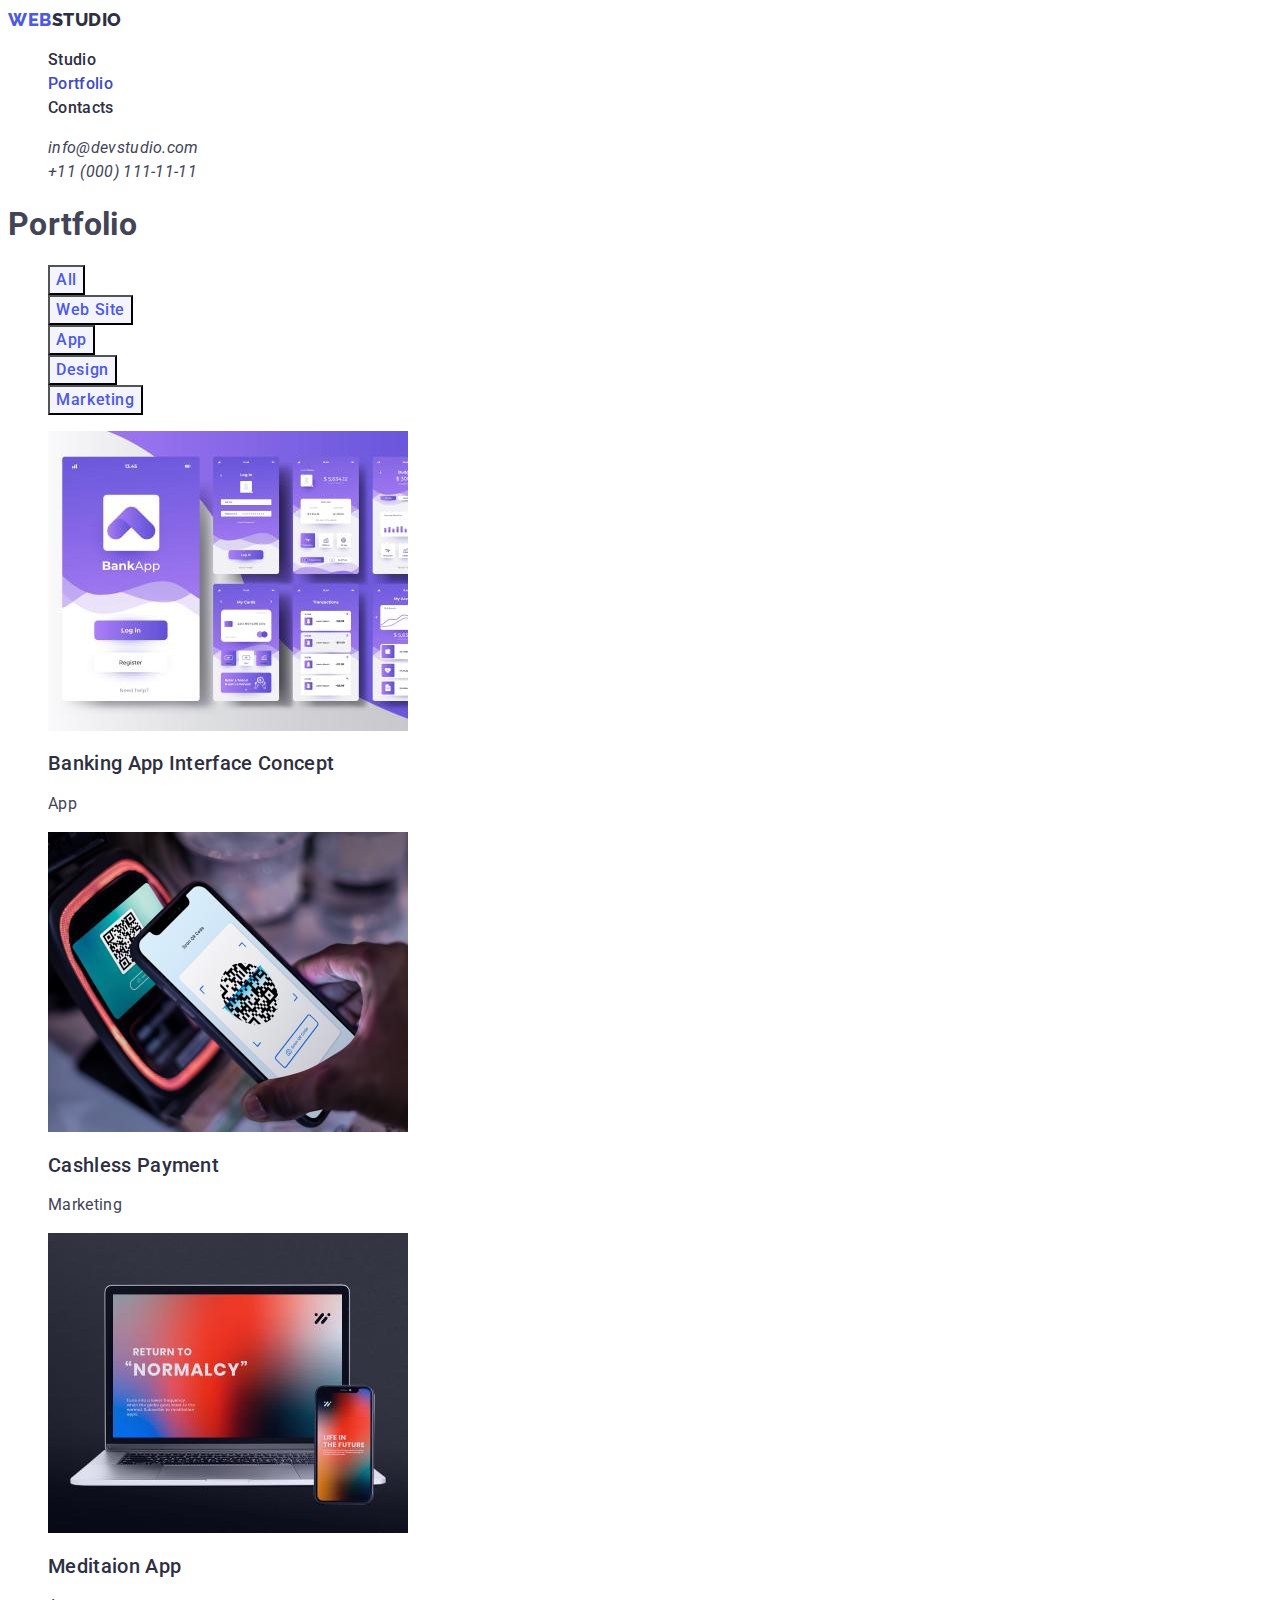
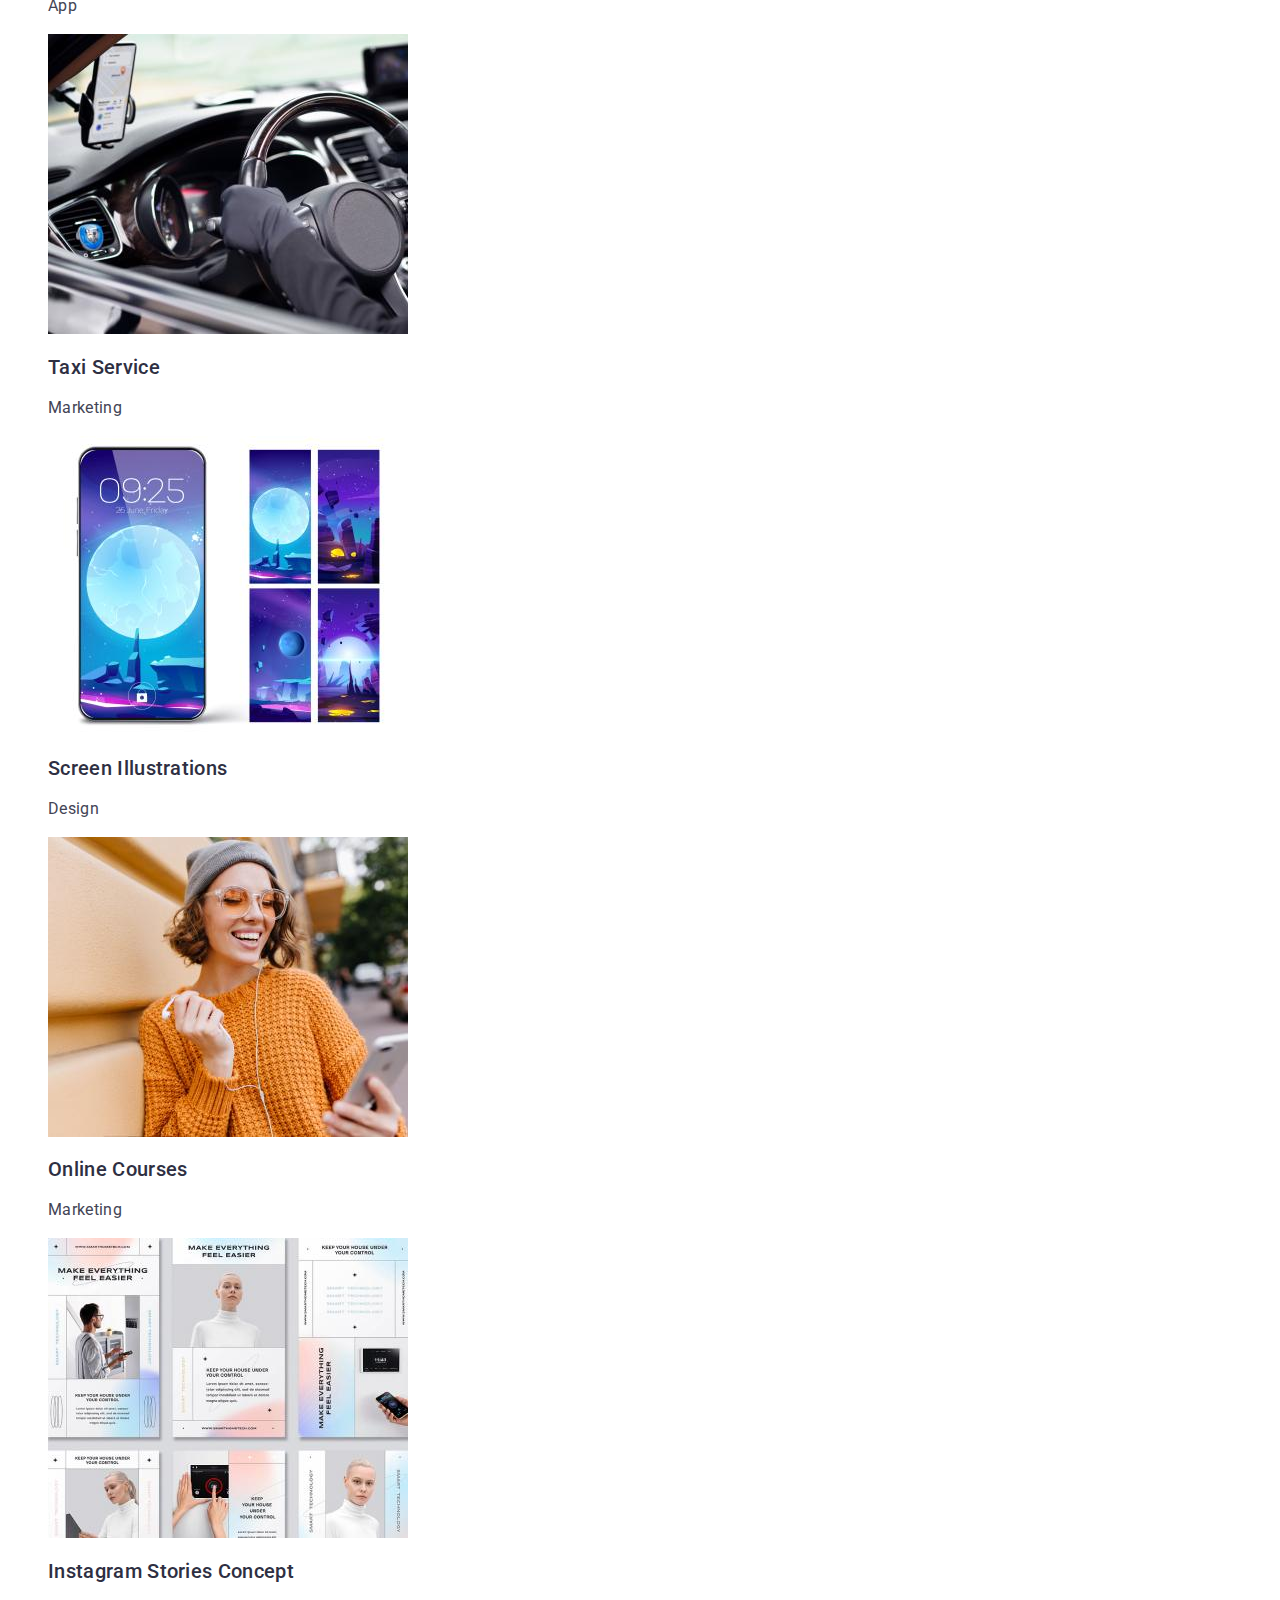
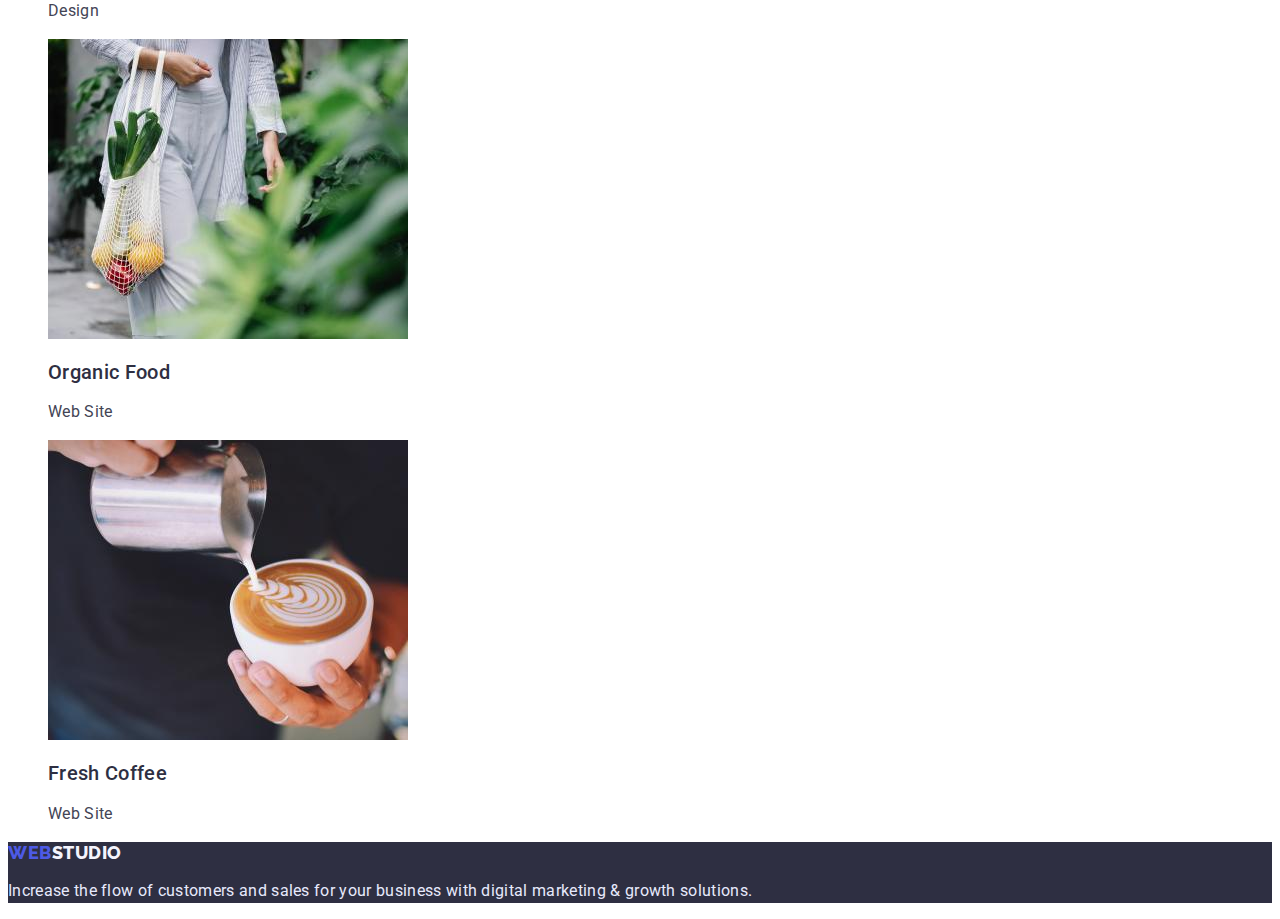
==== portfolio.html @ fffd8879 "Initial commit" ====
<!DOCTYPE html>
<html lang="en">

<head>
    <meta charset="UTF-8">
    <meta http-equiv="X-UA-Compatible" content="IE=edge">
    <meta name="viewport" content="width=device-width, initial-scale=1.0">
    <title>Portfolio</title>
    <link rel="preconnect" href="https://fonts.googleapis.com">
    <link rel="preconnect" href="https://fonts.gstatic.com" crossorigin>
    <link href="https://fonts.googleapis.com/css2?family=Raleway:wght@800&family=Roboto:wght@400;500;700;900&display=swap"
        rel="stylesheet">
    <link rel="stylesheet" href="./css/style.css">

</head>

<body>
    <header class="header">
        <nav>
            <a class="logo" href="./index.html"><span class="logo-decor">Web</span>Studio</a>
            <ul class="header-nav list">
                <li>
                    <a class="link" href="./index.html">Studio</a>
                </li>
                <li>
                    <a class="link current" href="./portfolio.html">Portfolio</a>
                </li>
                <li>
                    <a class="link" href="">Contacts</a>
                </li>
            </ul>
        </nav>
        <address>
            <ul class="header-contacts list">
                <li>
                    <a href="mailto:info@devstudio.com" class="link">info@devstudio.com</a>
                </li>
                <li>
                    <a href="tel:+110001111111" class="link">+11 (000) 111-11-11</a>
                </li>
            </ul>
        </address>
    </header>
    <main>
        <section class="portfolio-section">
            <h1 class="portfolio-title">Portfolio</h1>
            <ul class="portfolio-button-list list">
                <li><button type="button" class="portfolio-button">All</button></li>
                <li><button type="button" class="portfolio-button">Web Site</button></li>
                <li><button type="button" class="portfolio-button">App</button></li>
                <li><button type="button" class="portfolio-button">Design</button></li>
                <li><button type="button" class="portfolio-button">Marketing</button></li>
            </ul>
            <ul class="portfolio-work-list list">
                <li class="portfolio-work-card">
                    <img src="./images/bankingapp.jpg" alt="Banking App Interface Concept" width="360" height="300">
                    <h2 class="portfolio-work-title">Banking App Interface Concept</h2>
                    <p class="portfolio-work-text">App</p>
                </li>
                <li class="portfolio-work-card">
                    <img src="./images/payment.jpg" alt="Cashless Payment" width="360" height="300">
                    <h2 class="portfolio-work-title">Cashless Payment</h2>
                    <p class="portfolio-work-text">Marketing</p>
                </li>
                <li class="portfolio-work-card">
                    <img src="./images/meditaionapp.jpg" alt="Meditaion App" width="360" height="300">
                    <h2 class="portfolio-work-title">Meditaion App</h2>
                    <p class="portfolio-work-text">App</p>
                </li>
                <li class="portfolio-work-card">
                    <img src="./images/taxi.jpg" alt="Taxi Service" width="360" height="300">
                    <h2 class="portfolio-work-title">Taxi Service</h2>
                    <p class="portfolio-work-text">Marketing</p>
                </li>
                <li class="portfolio-work-card">
                    <img src="./images/screenillustrations.jpg" alt="Screen Illustrations" width="360" height="300">
                    <h2 class="portfolio-work-title">Screen Illustrations</h2>
                    <p class="portfolio-work-text">Design</p>
                </li>
                <li class="portfolio-work-card">
                    <img src="./images/onlinecourses.jpg" alt="Online Courses" width="360" height="300">
                    <h2 class="portfolio-work-title">Online Courses</h2>
                    <p class="portfolio-work-text">Marketing</p>
                </li>
                <li class="portfolio-work-card">
                    <img src="./images/instagramstories.jpg" alt="Instagram Stories Concept" width="360" height="300">
                    <h2 class="portfolio-work-title">Instagram Stories Concept</h2>
                    <p class="portfolio-work-text">Design</p>
                </li>
                <li class="portfolio-work-card">
                    <img src="./images/organicfood.jpg" alt="Organic Food" width="360" height="300">
                    <h2 class="portfolio-work-title">Organic Food</h2>
                    <p class="portfolio-work-text">Web Site</p>
                </li>
                <li class="portfolio-work-card">
                    <img src="./images/freshcoffee.jpg" alt="Fresh Coffee" width="360" height="300">
                    <h2 class="portfolio-work-title">Fresh Coffee</h2>
                    <p class="portfolio-work-text">Web Site</p>
                </li>
            </ul>
        </section>
    </main>
    <footer class="footer">
        <a class="footer-logo" href="./index.html"><span class="logo-decor">Web</span>Studio</a>
        <p class="footer-text">Increase the flow of customers and sales for your business with digital marketing &
            growth solutions.</p>
    </footer>
</body>

</html>
---- css/style.css ----
:root {
    --primery-brend-color: #4D5AE5;
    --active-btn-color: #404BBF;

    --primery-bcg-color: #2E2F42;
    --backgrond-white-color: #FFFFFF;
    --secondery-bcg-color: #F4F4FD;


    --primery-text-color: #434455;
    --secondery-text-color: #8E8F99;
    --accenr-text-color: #E7E9FC;
    --text-white-color: #FFFFFF;    
}

body {
    color: var(--primery-text-color);
    background-color: var(--backgrond-white-color);
    font-family: Roboto, sans-serif;
    font-size: 16px;
    letter-spacing: 0.02em;
}

.list {
list-style: none;
}

/* Шапка сайта */
.header {
    
}

.logo {
    color: var(--primery-bcg-color);
    font-family: Raleway, sans-serif;
    font-weight: 800;
    font-size: 18px;
    line-height: 1.33;
    letter-spacing: 0.03em;
    text-transform: uppercase;
    text-decoration: none;
}

.logo-decor {
color: var(--primery-brend-color);
}

.header-nav .link {
    color: var(--primery-bcg-color);
    font-weight: 500;
    line-height: 1.5;
    text-decoration: none;
}

.header-nav .link:hover,
.header-nav .link:focus {
    color: var(--active-btn-color);
}
.header-nav .link.current {
    color: var(--active-btn-color);
}

.header-contacts .link{
    color: var(--primery-text-color);
    line-height: 1.5;
    text-decoration: none;
}

.header-contacts .link:hover,
.header-contacts .link:focus {
    color: var(--active-btn-color);
}

/* Main content */
/* герой */
.hero {
    background-color: var(--primery-bcg-color);
    
}
.hero-title {
    color: var(--text-white-color);
    font-size: 56px;
    line-height: 1.07;
    text-align: center;
}
.hero-button {
    color: var(--text-white-color);
    background: var(--primery-brend-color);
    font-family: Roboto, sans-serif;
    font-style: normal;
    font-weight: 500;
    font-size: 16px;
    line-height: 1.5;
    letter-spacing: 0.04em;
    cursor: pointer;
}

.hero-button:hover,
.hero-button:focus {
    background-color: var(--active-btn-color);
}
/* Функции */


.functions-title {
    color: var(--primery-bcg-color);
    font-weight: 500;
    font-size: 20px;
    line-height: 1.2;
}
.functions-text {
    line-height: 1.5;
}

/* Образці работы */
.section-title {
    color: var(--primery-bcg-color);
    font-size: 36px;
    line-height: 1.11;
    text-align: center;
    text-transform: capitalize;
}

/* Команда */
.section.comand {
    background-color: var(--secondery-bcg-color);
}
.comand-card {
    background: var(--backgrond-white-color);
}
.comand-title {
    color: var(--primery-bcg-color);
    font-weight: 500;
    font-size: 20px;
    line-height: 1.2;
    text-align: center;
}
.comand-text {
    line-height: 1.5;
    text-align: center;
}
/* Футер */
.footer {
    background-color: var(--primery-bcg-color);
}
.footer-logo {
    color: var(--secondery-bcg-color);
    font-family: Raleway, sans-serif;
    font-weight: 800;
    font-size: 18px;
    line-height: 1.17;
    letter-spacing: 0.03em;
    text-transform: uppercase;
    text-decoration: none;
}
.footer-text {
    color: var(--accenr-text-color);
    line-height: 1.5;
}

/* Портфолио */

.portfolio-section {
    background-color: var(--backgrond-white-color);    
}
.portfolio-title {

}
.portfolio-button-list{

}
.portfolio-button {
    color: var(--primery-brend-color);
    background-color: var(--secondery-bcg-color);
    font-family: Roboto, sans-serif;
    font-weight: 500;
    font-size: 16px;
    line-height: 1.5;
    letter-spacing: 0.04em;
    text-decoration: none;
    cursor: pointer;
}
.portfolio-button:hover,
.portfolio-button:focus {
    color: var(--text-white-color);
    background-color: var(--active-btn-color);
}
.portfolio-work-card {
    background: var(--backgrond-white-color)
}
.portfolio-work-title {
    color: var(--primery-bcg-color);
    font-weight: 500;
    font-size: 20px;
    line-height: 1.2;
}
.portfolio-work-text {
    line-height: 1.5;
}
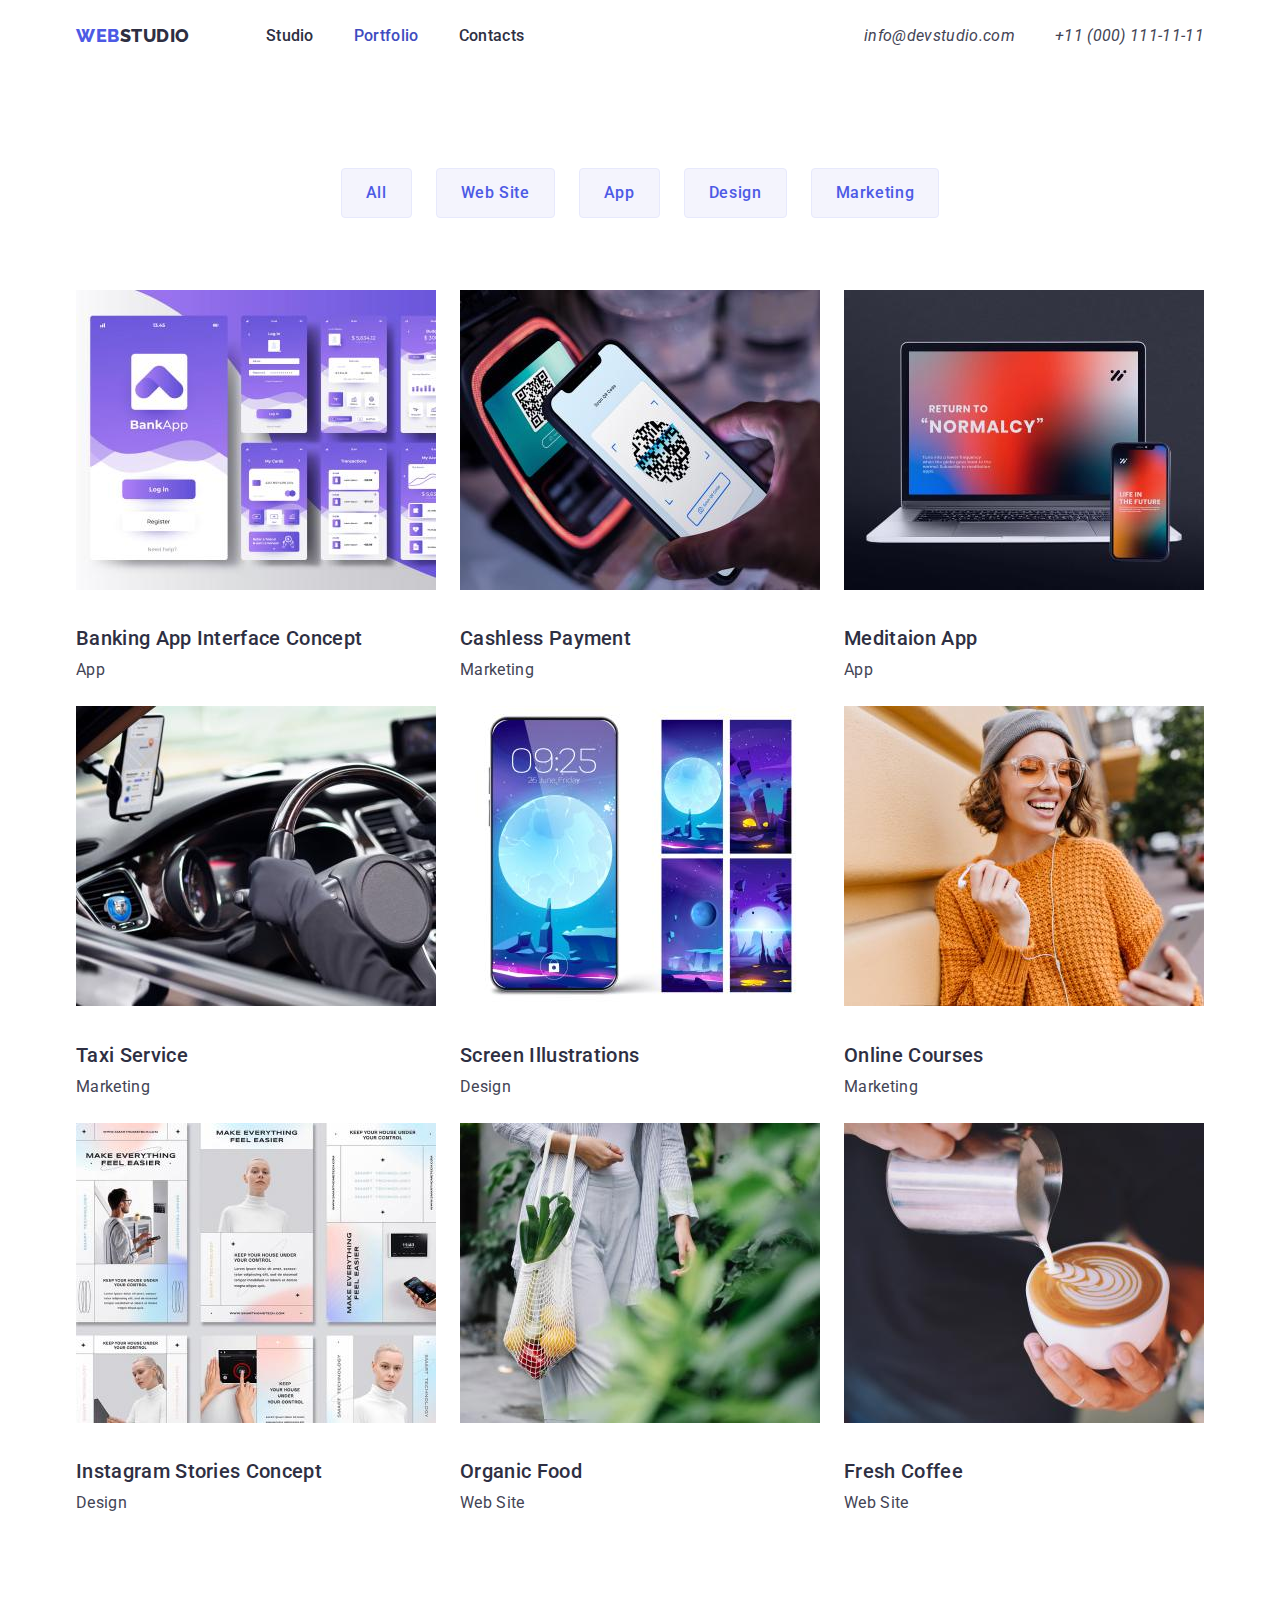
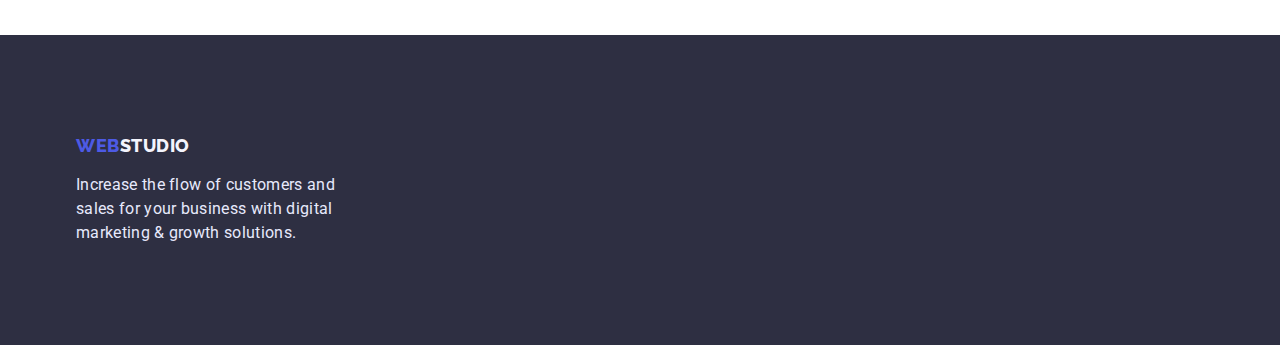
==== commit b14e968a: "09.02 hw3 first" ====
--- a/portfolio.html
+++ b/portfolio.html
@@ -10,100 +10,109 @@
     <link rel="preconnect" href="https://fonts.gstatic.com" crossorigin>
     <link href="https://fonts.googleapis.com/css2?family=Raleway:wght@800&family=Roboto:wght@400;500;700;900&display=swap"
         rel="stylesheet">
+    <link rel="stylesheet" href="https://cdnjs.cloudflare.com/ajax/libs/modern-normalize/1.1.0/modern-normalize.min.css">
     <link rel="stylesheet" href="./css/style.css">
-
 </head>
 
 <body>
     <header class="header">
-        <nav>
-            <a class="logo" href="./index.html"><span class="logo-decor">Web</span>Studio</a>
-            <ul class="header-nav list">
-                <li>
-                    <a class="link" href="./index.html">Studio</a>
-                </li>
-                <li>
-                    <a class="link current" href="./portfolio.html">Portfolio</a>
-                </li>
-                <li>
-                    <a class="link" href="">Contacts</a>
-                </li>
-            </ul>
-        </nav>
-        <address>
-            <ul class="header-contacts list">
-                <li>
-                    <a href="mailto:info@devstudio.com" class="link">info@devstudio.com</a>
-                </li>
-                <li>
-                    <a href="tel:+110001111111" class="link">+11 (000) 111-11-11</a>
-                </li>
-            </ul>
-        </address>
+        <div class="conteiner header-conteiner">
+            <nav class="header-nav">
+                <a class="logo" href="./index.html"><span class="logo-decor">Web</span>Studio</a>
+                <ul class="header-nav-list list">
+                    <li class="header-item">
+                        <a class="link" href="./index.html">Studio</a>
+                    </li>
+                    <li class="header-item">
+                        <a class="link current" href="./portfolio.html">Portfolio</a>
+                    </li>
+                    <li class="header-item">
+                        <a class="link" href="">Contacts</a>
+                    </li>
+                </ul>
+            </nav>
+            <address>
+                <ul class="header-contacts list">
+                    <li class="header-contacts-item">
+                        <a href="mailto:info@devstudio.com" class="link">info@devstudio.com</a>
+                    </li>
+                    <li class="header-contacts-item">
+                        <a href="tel:+110001111111" class="link">+11 (000) 111-11-11</a>
+                    </li>
+                </ul>
+            </address>
+        </div>
     </header>
     <main>
         <section class="portfolio-section">
-            <h1 class="portfolio-title">Portfolio</h1>
-            <ul class="portfolio-button-list list">
-                <li><button type="button" class="portfolio-button">All</button></li>
-                <li><button type="button" class="portfolio-button">Web Site</button></li>
-                <li><button type="button" class="portfolio-button">App</button></li>
-                <li><button type="button" class="portfolio-button">Design</button></li>
-                <li><button type="button" class="portfolio-button">Marketing</button></li>
-            </ul>
-            <ul class="portfolio-work-list list">
-                <li class="portfolio-work-card">
-                    <img src="./images/bankingapp.jpg" alt="Banking App Interface Concept" width="360" height="300">
-                    <h2 class="portfolio-work-title">Banking App Interface Concept</h2>
-                    <p class="portfolio-work-text">App</p>
-                </li>
-                <li class="portfolio-work-card">
-                    <img src="./images/payment.jpg" alt="Cashless Payment" width="360" height="300">
-                    <h2 class="portfolio-work-title">Cashless Payment</h2>
-                    <p class="portfolio-work-text">Marketing</p>
-                </li>
-                <li class="portfolio-work-card">
-                    <img src="./images/meditaionapp.jpg" alt="Meditaion App" width="360" height="300">
-                    <h2 class="portfolio-work-title">Meditaion App</h2>
-                    <p class="portfolio-work-text">App</p>
-                </li>
-                <li class="portfolio-work-card">
-                    <img src="./images/taxi.jpg" alt="Taxi Service" width="360" height="300">
-                    <h2 class="portfolio-work-title">Taxi Service</h2>
-                    <p class="portfolio-work-text">Marketing</p>
-                </li>
-                <li class="portfolio-work-card">
-                    <img src="./images/screenillustrations.jpg" alt="Screen Illustrations" width="360" height="300">
-                    <h2 class="portfolio-work-title">Screen Illustrations</h2>
-                    <p class="portfolio-work-text">Design</p>
-                </li>
-                <li class="portfolio-work-card">
-                    <img src="./images/onlinecourses.jpg" alt="Online Courses" width="360" height="300">
-                    <h2 class="portfolio-work-title">Online Courses</h2>
-                    <p class="portfolio-work-text">Marketing</p>
-                </li>
-                <li class="portfolio-work-card">
-                    <img src="./images/instagramstories.jpg" alt="Instagram Stories Concept" width="360" height="300">
-                    <h2 class="portfolio-work-title">Instagram Stories Concept</h2>
-                    <p class="portfolio-work-text">Design</p>
-                </li>
-                <li class="portfolio-work-card">
-                    <img src="./images/organicfood.jpg" alt="Organic Food" width="360" height="300">
-                    <h2 class="portfolio-work-title">Organic Food</h2>
-                    <p class="portfolio-work-text">Web Site</p>
-                </li>
-                <li class="portfolio-work-card">
-                    <img src="./images/freshcoffee.jpg" alt="Fresh Coffee" width="360" height="300">
-                    <h2 class="portfolio-work-title">Fresh Coffee</h2>
-                    <p class="portfolio-work-text">Web Site</p>
-                </li>
-            </ul>
+            <div class="conteiner">
+                <h1 class="visually-hidden">Portfolio</h1>
+                    <ul class="portfolio-button-list list">
+                        <li><button type="button" class="portfolio-button">All</button></li>
+                        <li><button type="button" class="portfolio-button">Web Site</button></li>
+                        <li><button type="button" class="portfolio-button">App</button></li>
+                        <li><button type="button" class="portfolio-button">Design</button></li>
+                        <li><button type="button" class="portfolio-button">Marketing</button></li>
+                    </ul>
+                    <ul class="portfolio-work-list list">
+                        <li class="portfolio-work-card">
+                            <img class="portfolio-work-img" src="./images/bankingapp.jpg" alt="Banking App Interface Concept" width="360" height="300">
+                            <h2 class="portfolio-work-title">Banking App Interface Concept</h2>
+                            <p class="portfolio-work-text">App</p>
+                        </li>
+                        <li class="portfolio-work-card">
+                            <img class="portfolio-work-img" src="./images/payment.jpg" alt="Cashless Payment" width="360" height="300">
+                            <h2 class="portfolio-work-title">Cashless Payment</h2>
+                            <p class="portfolio-work-text">Marketing</p>
+                        </li>
+                        <li class="portfolio-work-card">
+                            <img class="portfolio-work-img" src="./images/meditaionapp.jpg" alt="Meditaion App" width="360" height="300">
+                            <h2 class="portfolio-work-title">Meditaion App</h2>
+                            <p class="portfolio-work-text">App</p>
+                        </li>
+                        <li class="portfolio-work-card">
+                            <img class="portfolio-work-img" src="./images/taxi.jpg" alt="Taxi Service" width="360" height="300">
+                            <h2 class="portfolio-work-title">Taxi Service</h2>
+                            <p class="portfolio-work-text">Marketing</p>
+                        </li>
+                        <li class="portfolio-work-card">
+                            <img class="portfolio-work-img" src="./images/screenillustrations.jpg" alt="Screen Illustrations" width="360" height="300">
+                            <h2 class="portfolio-work-title">Screen Illustrations</h2>
+                            <p class="portfolio-work-text">Design</p>
+                        </li>
+                        <li class="portfolio-work-card">
+                            <img class="portfolio-work-img" src="./images/onlinecourses.jpg" alt="Online Courses" width="360" height="300">
+                            <h2 class="portfolio-work-title">Online Courses</h2>
+                            <p class="portfolio-work-text">Marketing</p>
+                        </li>
+                        <li class="portfolio-work-card">
+                            <img class="portfolio-work-img" src="./images/instagramstories.jpg" alt="Instagram Stories Concept" width="360" height="300">
+                            <h2 class="portfolio-work-title">Instagram Stories Concept</h2>
+                            <p class="portfolio-work-text">Design</p>
+                        </li>
+                        <li class="portfolio-work-card">
+                            <img class="portfolio-work-img" src="./images/organicfood.jpg" alt="Organic Food" width="360" height="300">
+                            <h2 class="portfolio-work-title">Organic Food</h2>
+                            <p class="portfolio-work-text">Web Site</p>
+                        </li>
+                        <li class="portfolio-work-card">
+                            <img class="portfolio-work-img" src="./images/freshcoffee.jpg" alt="Fresh Coffee" width="360" height="300">
+                            <h2 class="portfolio-work-title">Fresh Coffee</h2>
+                            <p class="portfolio-work-text">Web Site</p>
+                        </li>
+                    </ul>
+            </div>
         </section>
     </main>
     <footer class="footer">
-        <a class="footer-logo" href="./index.html"><span class="logo-decor">Web</span>Studio</a>
-        <p class="footer-text">Increase the flow of customers and sales for your business with digital marketing &
-            growth solutions.</p>
+        <div class="conteiner">
+            <div class="footer-content">
+                <a class="footer-logo" href="./index.html"><span class="logo-decor">Web</span>Studio</a>
+                <p class="footer-text">Increase the flow of customers and sales for your business with digital marketing &
+                    growth
+                    solutions.</p>    
+            </div>
+        </div>
     </footer>
 </body>
 
--- a/css/style.css
+++ b/css/style.css
@@ -21,13 +21,37 @@
     letter-spacing: 0.02em;
 }
 
+p, h1, h2, h3, h4, h5, h6 {
+    margin-top: 0;
+    margin-bottom: 0;
+}
+
+ul, ol {
+    margin-top: 0;
+    margin-bottom: 0;
+    padding-left: 0;
+}
+
 .list {
 list-style: none;
 }
 
+.conteiner {
+    margin-left: auto;
+    margin-right: auto;
+    width: 1158px;
+    padding-left: 15px;
+    padding-right: 15px;
+    }
+
 /* Шапка сайта */
 .header {
-    
+    padding: 24px 0;
+}
+.header-conteiner {
+   display: flex;
+   align-items: center;
+   justify-content: space-between;
 }
 
 .logo {
@@ -39,27 +63,41 @@
     letter-spacing: 0.03em;
     text-transform: uppercase;
     text-decoration: none;
+    margin-right: 76px;
 }
 
 .logo-decor {
-color: var(--primery-brend-color);
-}
-
-.header-nav .link {
-    color: var(--primery-bcg-color);
-    font-weight: 500;
-    line-height: 1.5;
-    text-decoration: none;
-}
-
-.header-nav .link:hover,
-.header-nav .link:focus {
+    color: var(--primery-brend-color);
+}
+.header-nav {
+    display: flex;
+    align-items: center
+}
+.header-item:not(:last-child) {
+    margin-right: 40px;
+}
+.header-nav-list {
+    display: flex;
+    align-items: center;
+}
+.header-nav-list .link {
+    color: var(--primery-bcg-color);
+    font-weight: 500;
+    line-height: 1.5;
+    text-decoration: none;
+}
+
+.header-nav-list .link:hover,
+.header-nav-list .link:focus {
     color: var(--active-btn-color);
 }
-.header-nav .link.current {
+.header-nav-list .link.current {
     color: var(--active-btn-color);
 }
-
+.header-contacts {
+    display: flex;
+    align-items: center;
+}
 .header-contacts .link{
     color: var(--primery-text-color);
     line-height: 1.5;
@@ -70,20 +108,26 @@
 .header-contacts .link:focus {
     color: var(--active-btn-color);
 }
-
+.header-contacts-item:not(:last-child) {
+    margin-right: 40px;
+}
 /* Main content */
 /* герой */
 .hero {
     background-color: var(--primery-bcg-color);
-    
+    text-align: center;
 }
 .hero-title {
     color: var(--text-white-color);
     font-size: 56px;
     line-height: 1.07;
-    text-align: center;
+    max-width: 496px;
+    margin-bottom: 48px;
+    margin-left: auto;
+    margin-right: auto;
 }
 .hero-button {
+    padding: 16px 32px;
     color: var(--text-white-color);
     background: var(--primery-brend-color);
     font-family: Roboto, sans-serif;
@@ -93,6 +137,10 @@
     line-height: 1.5;
     letter-spacing: 0.04em;
     cursor: pointer;
+    box-shadow: 0px 4px 4px rgba(0, 0, 0, 0.15);
+    border-radius: 4px;
+    display: block;
+    margin: auto;
 }
 
 .hero-button:hover,
@@ -101,32 +149,78 @@
 }
 /* Функции */
 
-
+.functions {
+    padding-top: 121px;
+    padding-bottom: 122px;
+}
+.visually-hidden {
+    position: absolute;
+    width: 1px;
+    height: 1px;
+    margin: -1px;
+    border: 0;
+    padding: 0;
+    white-space: nowrap;
+    clip-path: inset(100%);
+    clip: rect(0 0 0 0);
+    overflow: hidden;
+}
+.functions-list {
+    display: flex;
+    gap: 24px;
+}
+.functions-item {
+    flex-basis: calc((100% - 72px)/4);
+    max-width: 264px;
+}
 .functions-title {
-    color: var(--primery-bcg-color);
-    font-weight: 500;
-    font-size: 20px;
-    line-height: 1.2;
-}
+    margin-bottom: 8px;}
+
 .functions-text {
     line-height: 1.5;
 }
 
 /* Образці работы */
+.work {
+    padding-top: 0;
+    padding-bottom: 120px;
+}
 .section-title {
     color: var(--primery-bcg-color);
     font-size: 36px;
     line-height: 1.11;
     text-align: center;
     text-transform: capitalize;
-}
-
+    margin-bottom: 72px;
+}
+.working-list {
+    display: flex;
+    flex-wrap: wrap;
+    gap: 24px;
+}
+.working-item {
+    flex-basis: calc((100% - 48px)/3);
+}
 /* Команда */
-.section.comand {
+.comand {
     background-color: var(--secondery-bcg-color);
+    padding-top: 120px;
+    padding-bottom: 120px;
+}
+.section-title {
+    margin-bottom: 72px;
+}
+.comand-list {
+    display: flex;
+    flex-wrap: wrap;
+    gap: 24px;
 }
 .comand-card {
     background: var(--backgrond-white-color);
+    flex-basis: calc((100% - 72px)/4);
+}
+.comand-img {
+    margin-bottom: 32px;
 }
 .comand-title {
     color: var(--primery-bcg-color);
@@ -134,14 +228,21 @@
     font-size: 20px;
     line-height: 1.2;
     text-align: center;
+    margin-bottom: 8px;
 }
 .comand-text {
     line-height: 1.5;
     text-align: center;
+    margin-bottom: 32px;
 }
 /* Футер */
 .footer {
     background-color: var(--primery-bcg-color);
+    padding-top: 100px;
+    padding-bottom: 100px;
+}
+.footer-content {
+    max-width: 264px;
 }
 .footer-logo {
     color: var(--secondery-bcg-color);
@@ -156,20 +257,31 @@
 .footer-text {
     color: var(--accenr-text-color);
     line-height: 1.5;
+    margin-top: 16px;
 }
 
 /* Портфолио */
 
 .portfolio-section {
-    background-color: var(--backgrond-white-color);    
-}
-.portfolio-title {
-
+    background-color: var(--backgrond-white-color);
+    padding-top: 96px; 
+    padding-bottom: 120px;
 }
 .portfolio-button-list{
-
+    display: flex;
+    align-items: center;
+    justify-content: center;
+    gap: 24px;
+    margin-bottom: 72px;
+}
+.portfolio-work-list {
+    display: flex;
+    align-items: center;
+    flex-wrap: wrap;
+    gap: 24px;
 }
 .portfolio-button {
+    padding: 12px 24px;
     color: var(--primery-brend-color);
     background-color: var(--secondery-bcg-color);
     font-family: Roboto, sans-serif;
@@ -179,6 +291,10 @@
     letter-spacing: 0.04em;
     text-decoration: none;
     cursor: pointer;
+    border: 1px solid var(--accenr-text-color);
+    border-radius: 4px;
+    display: block;
+    margin: auto;
 }
 .portfolio-button:hover,
 .portfolio-button:focus {
@@ -186,13 +302,17 @@
     background-color: var(--active-btn-color);
 }
 .portfolio-work-card {
-    background: var(--backgrond-white-color)
+    background: var(--backgrond-white-color);
+}
+.portfolio-work-img {
+    margin-bottom: 32px;
 }
 .portfolio-work-title {
     color: var(--primery-bcg-color);
     font-weight: 500;
     font-size: 20px;
     line-height: 1.2;
+    margin-bottom: 8px;
 }
 .portfolio-work-text {
     line-height: 1.5;
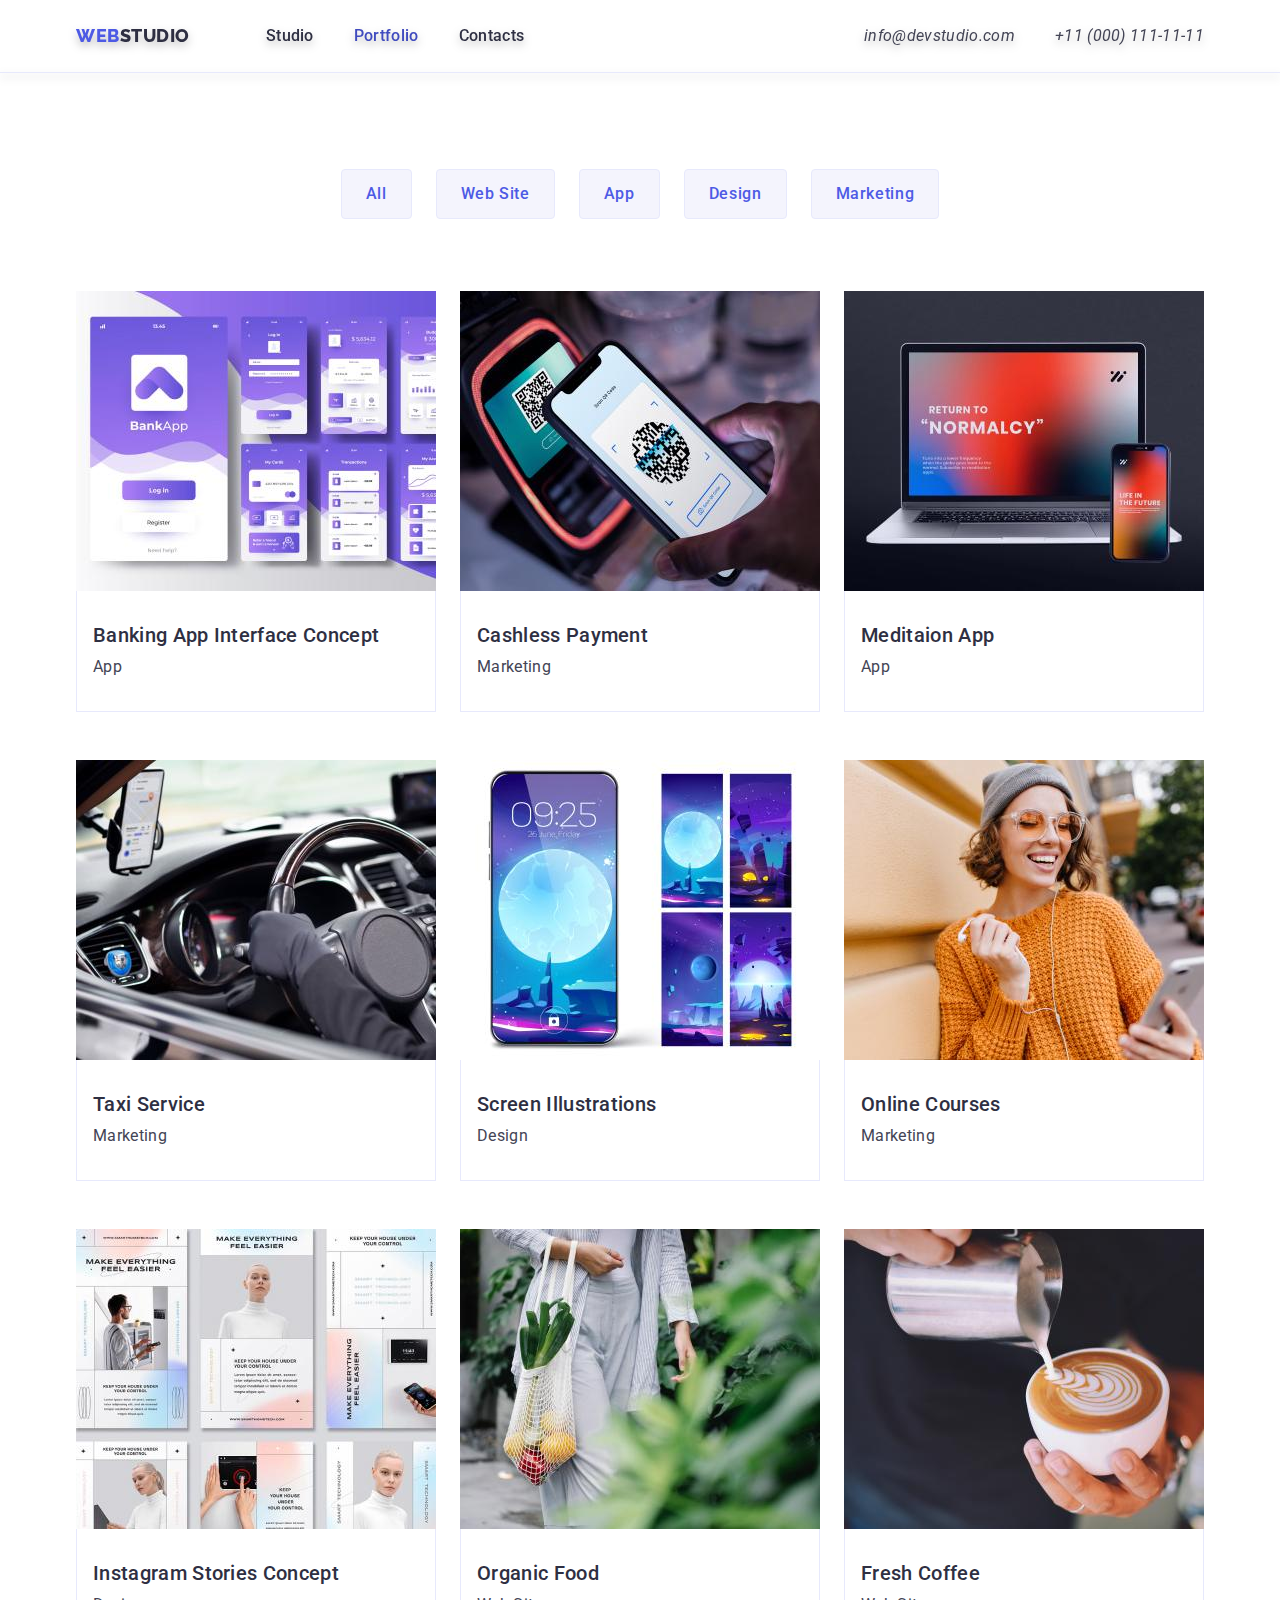
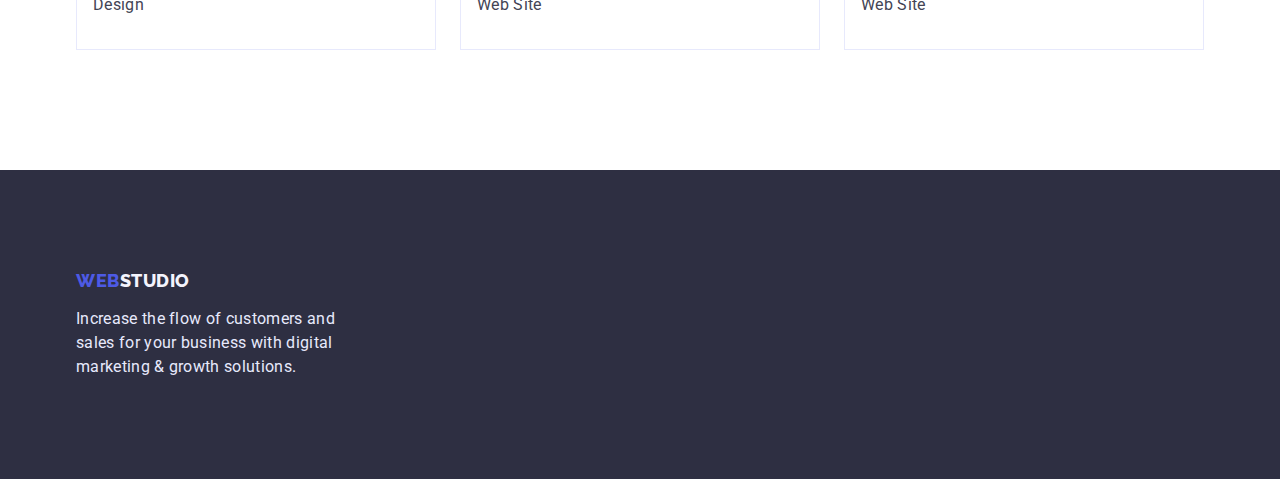
==== commit 723ba6d6: "10.02 hw3 final" ====
--- a/portfolio.html
+++ b/portfolio.html
@@ -56,49 +56,70 @@
                     </ul>
                     <ul class="portfolio-work-list list">
                         <li class="portfolio-work-card">
-                            <img class="portfolio-work-img" src="./images/bankingapp.jpg" alt="Banking App Interface Concept" width="360" height="300">
-                            <h2 class="portfolio-work-title">Banking App Interface Concept</h2>
-                            <p class="portfolio-work-text">App</p>
+                            <img class="portfolio-work-img" src="./images/bankingapp.jpg" alt="Banking App Interface Concept" width="360"
+                                    height="300">
+                            <div class="work-card-content">
+                                <h2 class="portfolio-work-title">Banking App Interface Concept</h2>
+                                <p class="portfolio-work-text">App</p>
+                            </div>
                         </li>
                         <li class="portfolio-work-card">
                             <img class="portfolio-work-img" src="./images/payment.jpg" alt="Cashless Payment" width="360" height="300">
-                            <h2 class="portfolio-work-title">Cashless Payment</h2>
-                            <p class="portfolio-work-text">Marketing</p>
+                            <div class="work-card-content">
+                                <h2 class="portfolio-work-title">Cashless Payment</h2>
+                                <p class="portfolio-work-text">Marketing</p>
+                            </div>
                         </li>
                         <li class="portfolio-work-card">
                             <img class="portfolio-work-img" src="./images/meditaionapp.jpg" alt="Meditaion App" width="360" height="300">
-                            <h2 class="portfolio-work-title">Meditaion App</h2>
-                            <p class="portfolio-work-text">App</p>
+                            <div class="work-card-content">
+                                <h2 class="portfolio-work-title">Meditaion App</h2>
+                                <p class="portfolio-work-text">App</p>
+                            </div>
                         </li>
                         <li class="portfolio-work-card">
                             <img class="portfolio-work-img" src="./images/taxi.jpg" alt="Taxi Service" width="360" height="300">
-                            <h2 class="portfolio-work-title">Taxi Service</h2>
-                            <p class="portfolio-work-text">Marketing</p>
+                            <div class="work-card-content">
+                                <h2 class="portfolio-work-title">Taxi Service</h2>
+                                <p class="portfolio-work-text">Marketing</p>
+                            </div>
                         </li>
                         <li class="portfolio-work-card">
-                            <img class="portfolio-work-img" src="./images/screenillustrations.jpg" alt="Screen Illustrations" width="360" height="300">
-                            <h2 class="portfolio-work-title">Screen Illustrations</h2>
-                            <p class="portfolio-work-text">Design</p>
+                            <img class="portfolio-work-img" src="./images/screenillustrations.jpg" alt="Screen Illustrations" width="360"
+                                    height="300">
+                            <div class="work-card-content">
+                                <h2 class="portfolio-work-title">Screen Illustrations</h2>
+                                <p class="portfolio-work-text">Design</p>
+                            </div>
                         </li>
                         <li class="portfolio-work-card">
                             <img class="portfolio-work-img" src="./images/onlinecourses.jpg" alt="Online Courses" width="360" height="300">
-                            <h2 class="portfolio-work-title">Online Courses</h2>
-                            <p class="portfolio-work-text">Marketing</p>
+                            <div class="work-card-content">
+                                <h2 class="portfolio-work-title">Online Courses</h2>
+                                <p class="portfolio-work-text">Marketing</p>
+                            </div>
                         </li>
                         <li class="portfolio-work-card">
-                            <img class="portfolio-work-img" src="./images/instagramstories.jpg" alt="Instagram Stories Concept" width="360" height="300">
-                            <h2 class="portfolio-work-title">Instagram Stories Concept</h2>
-                            <p class="portfolio-work-text">Design</p>
+                            <img class="portfolio-work-img" src="./images/instagramstories.jpg" alt="Instagram Stories Concept" width="360"
+                                    height="300">
+                            <div class="work-card-content">
+                                <h2 class="portfolio-work-title">Instagram Stories Concept</h2>
+                                <p class="portfolio-work-text">Design</p>
+                            </div>
                         </li>
                         <li class="portfolio-work-card">
                             <img class="portfolio-work-img" src="./images/organicfood.jpg" alt="Organic Food" width="360" height="300">
-                            <h2 class="portfolio-work-title">Organic Food</h2>
-                            <p class="portfolio-work-text">Web Site</p>
+                            <div class="work-card-content">
+                                <h2 class="portfolio-work-title">Organic Food</h2>
+                                <p class="portfolio-work-text">Web Site</p>
+                            </div>
                         </li>
                         <li class="portfolio-work-card">
                             <img class="portfolio-work-img" src="./images/freshcoffee.jpg" alt="Fresh Coffee" width="360" height="300">
-                            <h2 class="portfolio-work-title">Fresh Coffee</h2>
-                            <p class="portfolio-work-text">Web Site</p>
+                            <div class="work-card-content">
+                                <h2 class="portfolio-work-title">Fresh Coffee</h2>
+                                <p class="portfolio-work-text">Web Site</p>
+                            </div>
                         </li>
                     </ul>
             </div>
--- a/css/style.css
+++ b/css/style.css
@@ -10,7 +10,8 @@
     --primery-text-color: #434455;
     --secondery-text-color: #8E8F99;
     --accenr-text-color: #E7E9FC;
-    --text-white-color: #FFFFFF;    
+    --text-white-color: #FFFFFF;  
+    --border-header: #000000;
 }
 
 body {
@@ -31,7 +32,9 @@
     margin-bottom: 0;
     padding-left: 0;
 }
-
+img {
+    display: block;
+}
 .list {
 list-style: none;
 }
@@ -46,6 +49,8 @@
 
 /* Шапка сайта */
 .header {
+    border-bottom: 1px solid var(--accenr-text-color);
+    filter: drop-shadow(0px 4px 4px rgba(0, 0, 0, 0.25));
     padding: 24px 0;
 }
 .header-conteiner {
@@ -147,12 +152,14 @@
 .hero-button:focus {
     background-color: var(--active-btn-color);
 }
+
+.section {
+    padding-top: 120px;
+    padding-bottom: 120px;
+}
 /* Функции */
 
-.functions {
-    padding-top: 121px;
-    padding-bottom: 122px;
-}
+
 .visually-hidden {
     position: absolute;
     width: 1px;
@@ -174,6 +181,9 @@
     max-width: 264px;
 }
 .functions-title {
+    font-weight: 500;
+    font-size: 20px;
+    line-height: 1.2;
     margin-bottom: 8px;}
 
 .functions-text {
@@ -182,8 +192,7 @@
 
 /* Образці работы */
 .work {
-    padding-top: 0;
-    padding-bottom: 120px;
+    padding-top: 0px;
 }
 .section-title {
     color: var(--primery-bcg-color);
@@ -204,11 +213,6 @@
 /* Команда */
 .comand {
     background-color: var(--secondery-bcg-color);
-    padding-top: 120px;
-    padding-bottom: 120px;
-}
-.section-title {
-    margin-bottom: 72px;
 }
 .comand-list {
     display: flex;
@@ -219,8 +223,8 @@
     background: var(--backgrond-white-color);
     flex-basis: calc((100% - 72px)/4);
 }
-.comand-img {
-    margin-bottom: 32px;
+.comand-card-content {
+    padding: 32px 16px;
 }
 .comand-title {
     color: var(--primery-bcg-color);
@@ -233,7 +237,6 @@
 .comand-text {
     line-height: 1.5;
     text-align: center;
-    margin-bottom: 32px;
 }
 /* Футер */
 .footer {
@@ -274,12 +277,6 @@
     gap: 24px;
     margin-bottom: 72px;
 }
-.portfolio-work-list {
-    display: flex;
-    align-items: center;
-    flex-wrap: wrap;
-    gap: 24px;
-}
 .portfolio-button {
     padding: 12px 24px;
     color: var(--primery-brend-color);
@@ -301,11 +298,17 @@
     color: var(--text-white-color);
     background-color: var(--active-btn-color);
 }
+.portfolio-work-list {
+    display: flex;
+    flex-wrap: wrap;
+    row-gap: 48px;
+    column-gap: 24px;
+}
 .portfolio-work-card {
     background: var(--backgrond-white-color);
-}
-.portfolio-work-img {
-    margin-bottom: 32px;
+    flex-basis: calc((100% - 48px) / 3);
+}
+.work-card-tumb {
 }
 .portfolio-work-title {
     color: var(--primery-bcg-color);
@@ -316,4 +319,10 @@
 }
 .portfolio-work-text {
     line-height: 1.5;
+}
+.work-card-content {
+    padding: 32px 0 32px 16px;
+    border: 1px solid #E7E9FC;
+    border-top: transparent;
+
 }